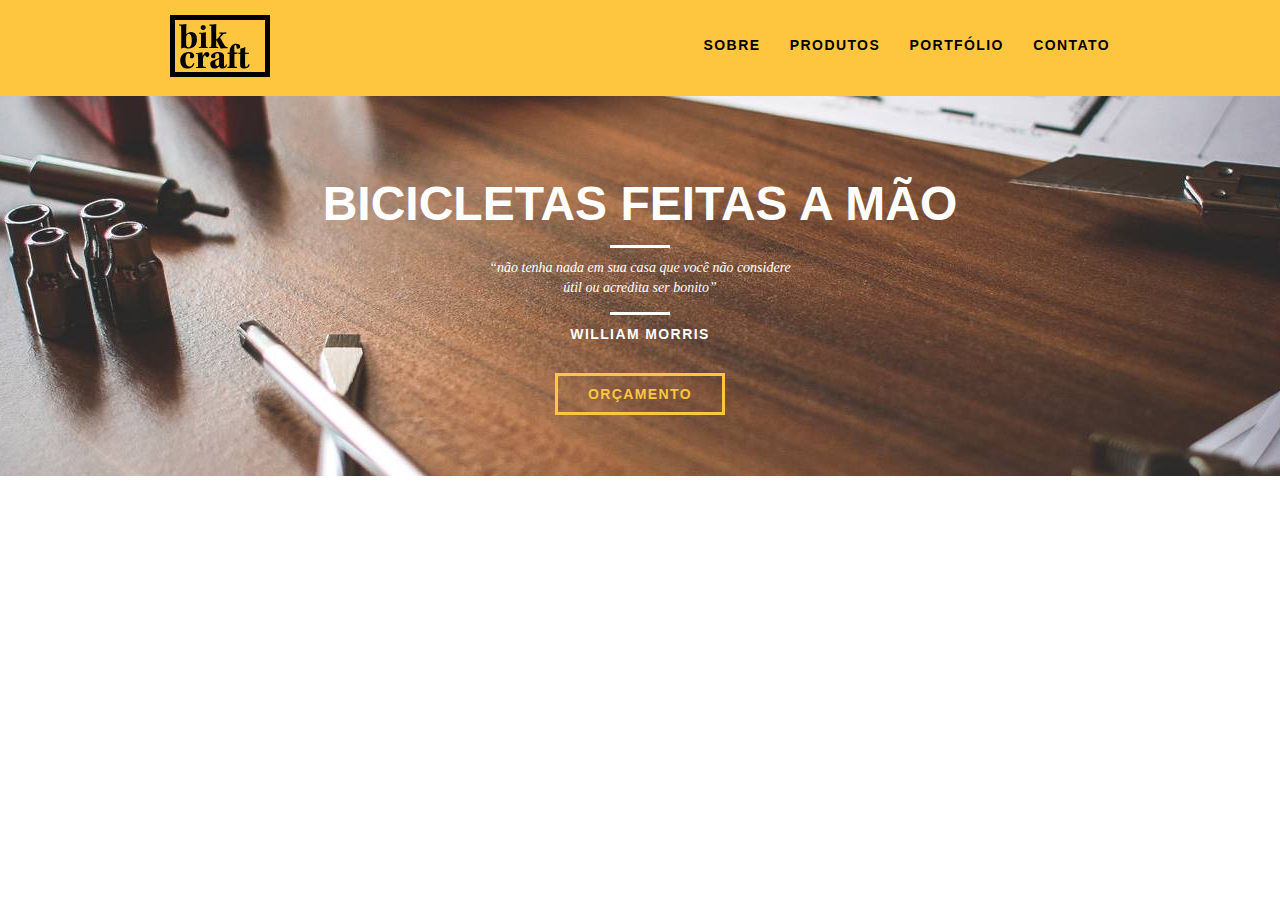
==== bikcraft/web/index.html @ de8db4e0 "Section Introduction and Header finish" ====
<!DOCTYPE html>
<html lang="pt-br">
	<head>
		<meta charset="utf-8">
		<title>Bikcraft</title>
		<link rel="stylesheet" href="css/normalize.css">
		<link rel="stylesheet" href="css/reset.css">
		<link rel="stylesheet" href="css/grid.css">
		<link rel="stylesheet" href="css/style.css">
	</head>
	<body>

		<header class="header">
			<div class="container">
				<a href="index.html" class="grid-4">
					<img src="img/bikcraft.svg" alt="Bikcraft">
				</a>
				<nav class="grid-12 header_menu">
					<ul>
						<li><a href="sobre.html">Sobre</a></li>
						<li><a href="produtos.html">Produtos</a></li>
						<li><a href="portfolio.html">Portfólio</a></li>
						<li><a href="contato.html">Contato</a></li>
					</ul>
				</nav>
			</div>
		</header>

		<section class="introducao">
			<div class="container">
				<h1>Bicicletas Feitas a Mão</h1>
				<blockquote class="quote-externo">
					<p>“não tenha nada em sua casa que você não considere útil ou acredita ser bonito”</p>
					<cite>WILLIAM MORRIS</cite>
				</blockquote>
				<a href="produtos.html" class="btn">Orçamento</a>
			</div>
		</section>

	</body>
</html>
---- bikcraft/web/css/grid.css ----
*, *:before, *:after {
  -webkit-box-sizing: border-box; 
  -moz-box-sizing: border-box; 
  box-sizing: border-box;
}

.container {
	width: 960px;
	margin: 0 auto;
	padding: 0px;
	position: relative;
}

.container:after, .container:before {
	content: " ";
	display: table;
}

.container:after {
	clear: both;
}

.grid-1, .grid-2, .grid-3, .grid-4, .grid-5, .grid-6, .grid-7, .grid-8, .grid-9, .grid-10, .grid-11, .grid-12, .grid-13, .grid-14, .grid-15, .grid-16, .grid-1-3 {
	float: left;
	margin-left: 10px;
	margin-right: 10px;
}

.grid-1 	{width: 40px;}
.grid-2 	{width: 100px;}
.grid-3 	{width: 160px;}
.grid-4 	{width: 220px;}
.grid-5 	{width: 280px;}
.grid-6 	{width: 340px;}
.grid-7 	{width: 400px;}
.grid-8 	{width: 460px;}
.grid-9 	{width: 520px;}
.grid-10 	{width: 580px;}
.grid-11 	{width: 640px;}
.grid-12 	{width: 700px;}
.grid-13 	{width: 760px;}
.grid-14 	{width: 820px;}
.grid-15 	{width: 880px;}
.grid-16 	{width: 940px;}
.grid-1-3	{width: 300px;}
---- bikcraft/web/css/style.css ----
/* Estilos Gerais */

body {
	font-family: Arial, Helvetica, sans-serif;
}

p {
	font-family: Georgia, "Times New Roman", serif;
	font-size: 14px;
	line-height: 20px;
}

.btn {
	border: 3px solid #fec63e;
	padding: 10px 30px;
	color: #fec63e;
	font-size: 14px;
	line-height: 20px;
	text-transform: uppercase;
	font-weight: bold;
	letter-spacing: .1em;
}

.btn:hover {
	color: #fff;
	border-color: #fff;
}

/* Header */

.header {
	position: fixed;
	top: 0;
	width: 100%;
	background: #fec63e; /* Amarelo */
	padding: 15px 0;
	z-index: 10;
}

.header_menu {
	text-align: right;
}

.header_menu ul li {
	display: inline-block;
	margin-left: 25px;
	margin-top: 20px;
}

.header_menu ul li a {
	color: #000;
	font-weight: bold;
	text-transform: uppercase;
	letter-spacing: .1em;
	font-size: 14px;
	line-height: 20px;
	padding: 10px 0;
}

.header_menu ul li a:hover {
	color: #FFF;
}

/* Introdução */

.introducao {
	width: 100%;
	height: 380px;
	background: url("../img/bg.jpg") no-repeat center;
	background-size: cover;
	margin-top: 96px;
	text-align: center;
	padding-top: 80px;
}

.introducao h1 {
	font-size: 48px;
	color: #FFF;
	font-weight: bold;
	text-transform: uppercase;
}

.quote-externo {
	max-width: 320px;
	margin: 0 auto;
	margin-bottom: 40px;
	color: white;
}

.quote-externo p {
	font-style: italic;
}

.quote-externo p:before, .quote-externo p:after {
	content: "";
	display: block;
	width: 60px;
	height: 3px;
	background: #fff;
	margin: 14px auto 10px auto;
}

.quote-externo cite {
	font-style: normal;
	font-weight: bold;
	font-size: 14px;
	letter-spacing: .1em;
}
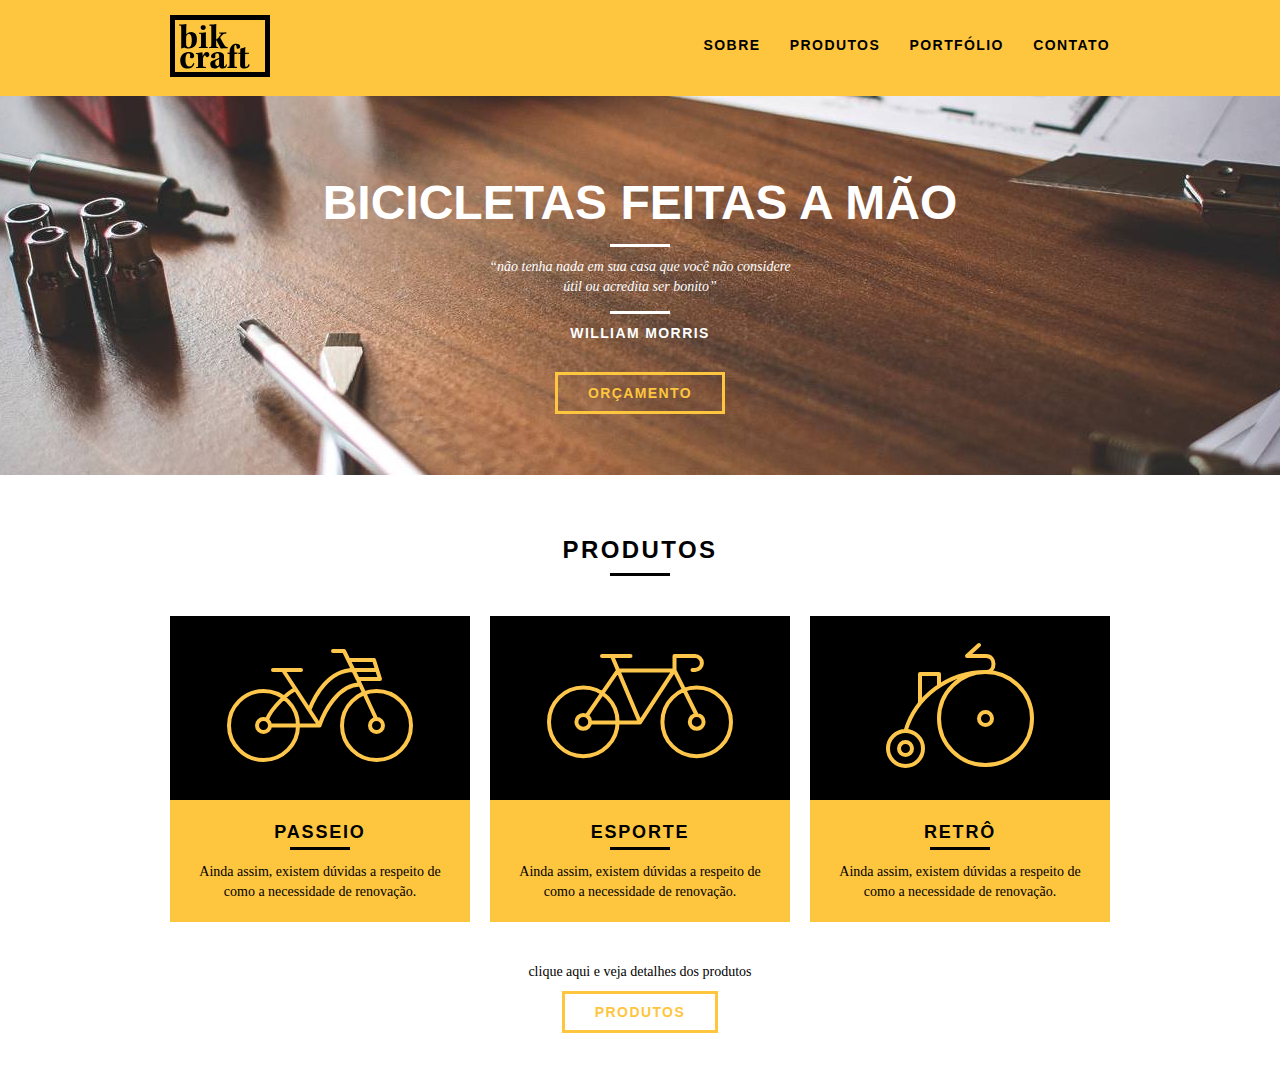
==== commit d1bd4096: "Section Products Finish" ====
--- a/bikcraft/web/index.html
+++ b/bikcraft/web/index.html
@@ -1,41 +1,84 @@
 <!DOCTYPE html>
 <html lang="pt-br">
-	<head>
-		<meta charset="utf-8">
-		<title>Bikcraft</title>
-		<link rel="stylesheet" href="css/normalize.css">
-		<link rel="stylesheet" href="css/reset.css">
-		<link rel="stylesheet" href="css/grid.css">
-		<link rel="stylesheet" href="css/style.css">
-	</head>
-	<body>
 
-		<header class="header">
-			<div class="container">
-				<a href="index.html" class="grid-4">
-					<img src="img/bikcraft.svg" alt="Bikcraft">
-				</a>
-				<nav class="grid-12 header_menu">
-					<ul>
-						<li><a href="sobre.html">Sobre</a></li>
-						<li><a href="produtos.html">Produtos</a></li>
-						<li><a href="portfolio.html">Portfólio</a></li>
-						<li><a href="contato.html">Contato</a></li>
-					</ul>
-				</nav>
-			</div>
-		</header>
+<head>
+	<meta charset="utf-8">
+	<title>Bikcraft</title>
+	<link rel="stylesheet" href="css/normalize.css">
+	<link rel="stylesheet" href="css/reset.css">
+	<link rel="stylesheet" href="css/grid.css">
+	<link rel="stylesheet" href="css/style.css">
+</head>
 
-		<section class="introducao">
-			<div class="container">
-				<h1>Bicicletas Feitas a Mão</h1>
-				<blockquote class="quote-externo">
-					<p>“não tenha nada em sua casa que você não considere útil ou acredita ser bonito”</p>
-					<cite>WILLIAM MORRIS</cite>
-				</blockquote>
-				<a href="produtos.html" class="btn">Orçamento</a>
-			</div>
-		</section>
+<body>
 
-	</body>
+	<header class="header">
+		<div class="container">
+			<a href="index.html" class="grid-4">
+				<img src="img/bikcraft.svg" alt="Bikcraft">
+			</a>
+			<nav class="grid-12 header_menu">
+				<ul>
+					<li><a href="sobre.html">Sobre</a></li>
+					<li><a href="produtos.html">Produtos</a></li>
+					<li><a href="portfolio.html">Portfólio</a></li>
+					<li><a href="contato.html">Contato</a></li>
+				</ul>
+			</nav>
+		</div>
+	</header>
+
+	<section class="introducao">
+		<div class="container">
+			<h1>Bicicletas Feitas a Mão</h1>
+			<blockquote class="quote-externo">
+				<p>“não tenha nada em sua casa que você não considere útil ou acredita ser bonito”</p>
+				<cite>WILLIAM MORRIS</cite>
+			</blockquote>
+			<a href="produtos.html" class="btn">Orçamento</a>
+		</div>
+	</section>
+
+	<section class="produtos container">
+		<h2 class="subtitulo">Produtos</h2>
+
+		<ul class="produtos_lista">
+			<li class="grid-1-3">
+				<div class="produtos_icone">
+					<img src="img/produtos/passeio.svg" alt="Bikcraft Passeio">
+				</div>
+				<h3>Passeio</h3>
+				<p>Ainda assim, existem dúvidas a respeito de como a necessidade de renovação.</p>
+			</li>
+		</ul>
+
+		<ul class="produtos_lista">
+			<li class="grid-1-3">
+				<div class="produtos_icone">
+					<img src="img/produtos/esporte.svg" alt="Bikcraft Passeio">
+				</div>
+				<h3>Esporte</h3>
+				<p>Ainda assim, existem dúvidas a respeito de como a necessidade de renovação.</p>
+			</li>
+		</ul>
+
+		<ul class="produtos_lista">
+			<li class="grid-1-3">
+				<div class="produtos_icone">
+					<img src="img/produtos/retro.svg" alt="Bikcraft Passeio">
+				</div>
+				<h3>Retrô</h3>
+				<p>Ainda assim, existem dúvidas a respeito de como a necessidade de renovação.</p>
+			</li>
+		</ul>
+
+		<div class="call">
+			<p>clique aqui e veja detalhes dos produtos</p>
+			<a href="produtos.html" class="btn btn-preto">Produtos</a>
+		</div>
+
+	</section>
+
+</body>
+
 </html>--- a/bikcraft/web/css/style.css
+++ b/bikcraft/web/css/style.css
@@ -8,6 +8,26 @@
 	font-family: Georgia, "Times New Roman", serif;
 	font-size: 14px;
 	line-height: 20px;
+}
+
+.subtitulo {
+	font-size: 24px;
+	line-height: 30px;
+	font-weight: bold;
+	letter-spacing: .1em;
+	color: #000;
+	text-transform: uppercase;
+	text-align: center;
+	margin-bottom: 40px;
+}
+
+.subtitulo::after {
+	content: "";
+	display: block;
+	width: 60px;
+	height: 3px;
+	background: #000;
+	margin: 8px auto;
 }
 
 .btn {
@@ -26,6 +46,11 @@
 	border-color: #fff;
 }
 
+.btn.btn-preto:hover {
+	color: #000;
+	border-color: #000;
+}
+
 /* Header */
 
 .header {
@@ -34,7 +59,7 @@
 	width: 100%;
 	background: #fec63e; /* Amarelo */
 	padding: 15px 0;
-	z-index: 10;
+	z-index: 1;
 }
 
 .header_menu {
@@ -68,7 +93,7 @@
 	height: 380px;
 	background: url("../img/bg.jpg") no-repeat center;
 	background-size: cover;
-	margin-top: 96px;
+	margin-top: 95px;
 	text-align: center;
 	padding-top: 80px;
 }
@@ -105,4 +130,52 @@
 	font-weight: bold;
 	font-size: 14px;
 	letter-spacing: .1em;
+}
+
+/* Produtos */
+
+.produtos {
+	padding: 60px 0;
+}
+
+.produtos_lista li {
+	background-color: #fec63e;
+	text-align: center;
+}
+
+.produtos_lista li h3 {
+	font-weight: bold;
+	font-size: 18px;
+	line-height: 25px;
+	text-transform: uppercase;
+	letter-spacing: .1em;
+	margin-top: 20px;
+}
+
+.produtos_lista li h3:after {
+	content: "";
+	display: block;
+	width: 60px;
+	height: 3px;
+	background: #000;
+	margin: 2px auto;
+}
+
+.produtos_lista li p {
+	padding: 10px 20px 20px 20px;
+}
+
+.produtos_icone {
+	background-color: #000;
+	padding: 20px;
+}
+
+.call {
+	padding-top: 40px;
+	text-align: center;
+	clear: both;
+}
+
+.call p {
+	margin-bottom: 20px;
 }